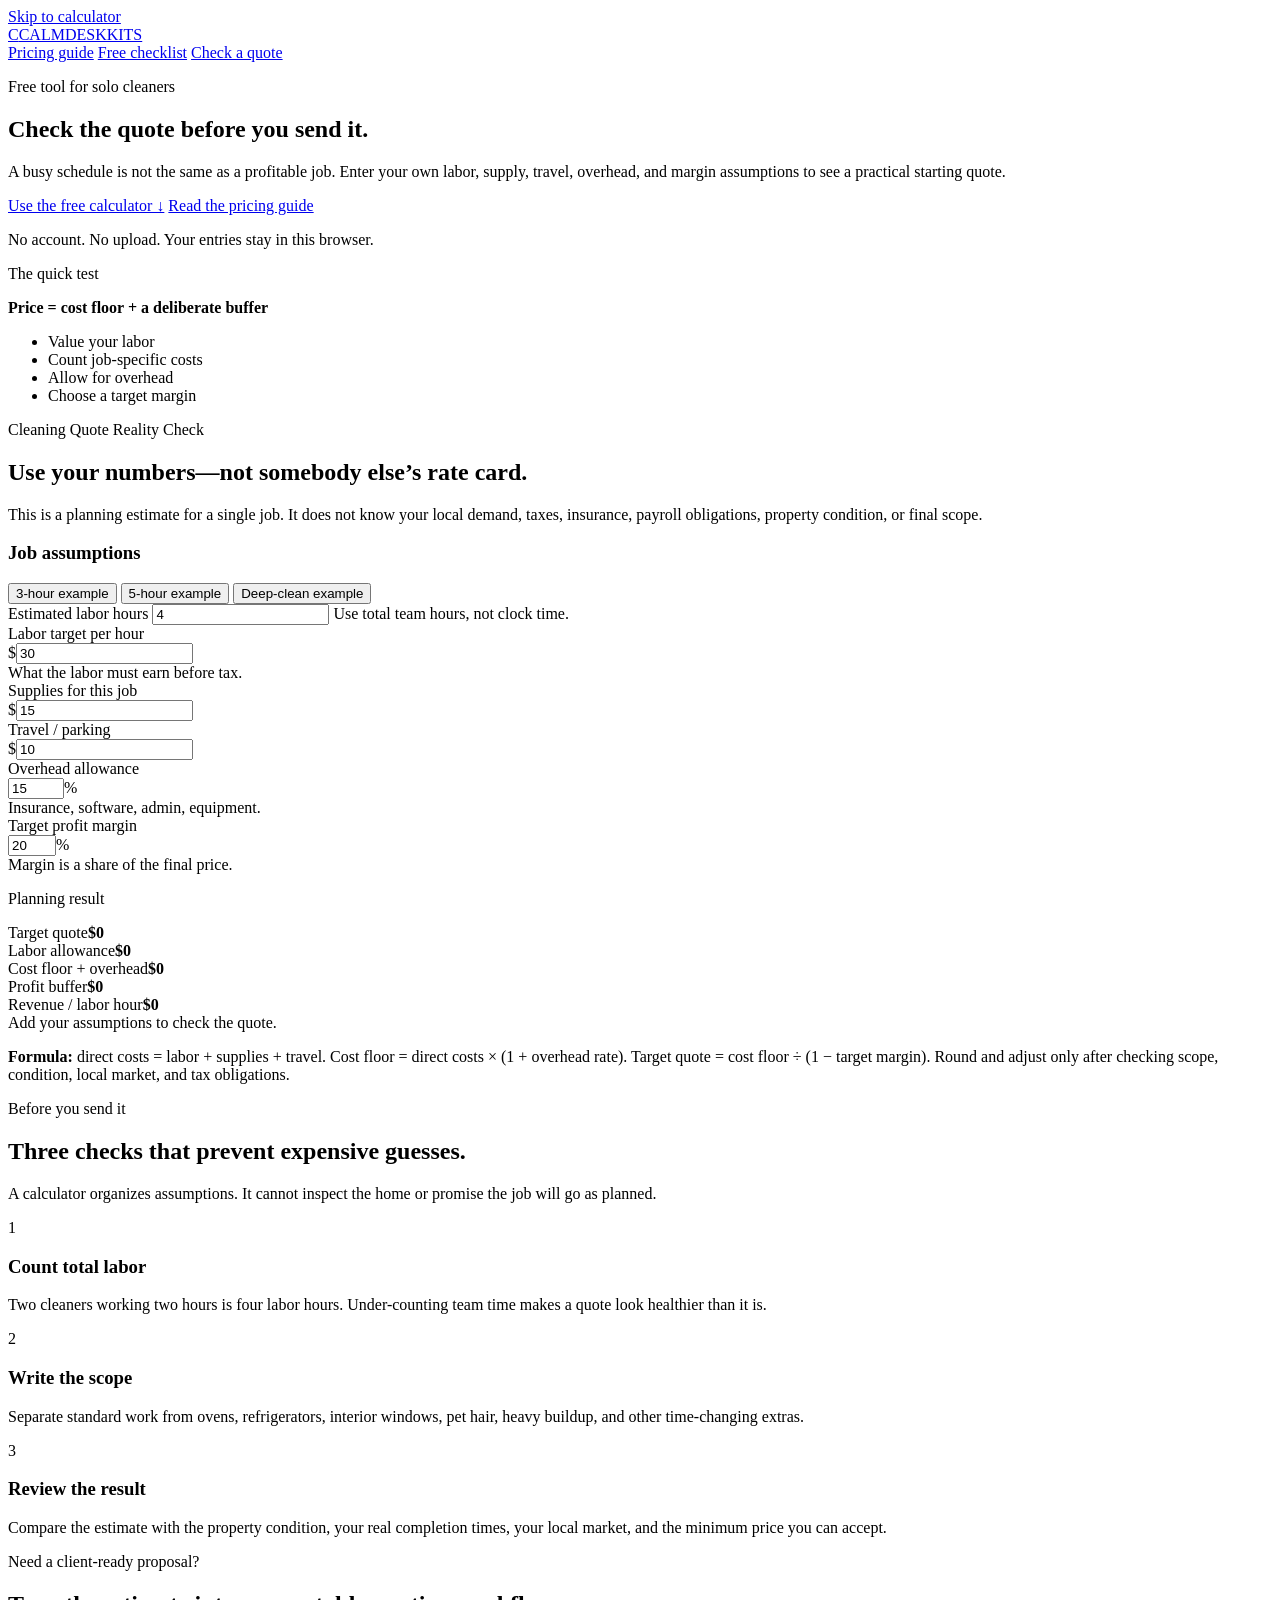
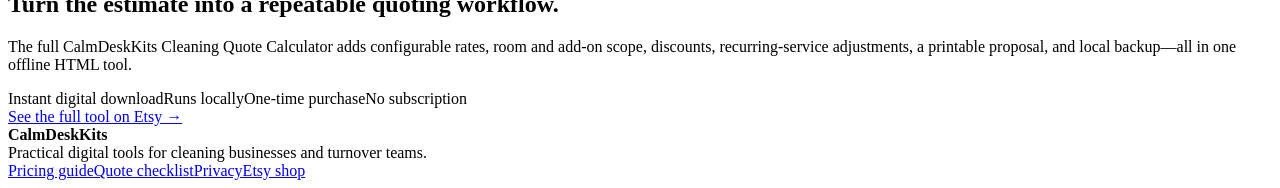
==== index.html @ a5b8bdca "Launch free cleaning quote tool" ====
<!doctype html>
<html lang="en">
<head>
  <meta charset="utf-8">
  <meta name="viewport" content="width=device-width, initial-scale=1">
  <meta http-equiv="Content-Security-Policy" content="default-src 'self'; script-src 'self'; style-src 'self'; img-src 'self' data:; connect-src 'none'; font-src 'none'; object-src 'none'; base-uri 'self'; form-action 'none'; upgrade-insecure-requests">
  <meta name="description" content="Free cleaning quote reality check for solo house cleaners. Estimate labor, supplies, travel, overhead, and a target profit margin in your browser.">
  <meta name="robots" content="index,follow,max-image-preview:large">
  <meta property="og:title" content="Free Cleaning Quote Reality Check | CalmDeskKits">
  <meta property="og:description" content="Check the numbers behind a residential cleaning quote before you send it.">
  <meta property="og:type" content="website">
  <meta property="og:url" content="https://jz77a.github.io/calmdesk-cleaning-tools/">
  <meta name="theme-color" content="#ddff43">
  <title>Free Cleaning Quote Reality Check | CalmDeskKits</title>
  <link rel="canonical" href="https://jz77a.github.io/calmdesk-cleaning-tools/">
  <link rel="stylesheet" href="styles.css">
  <script type="application/ld+json">
  {
    "@context": "https://schema.org",
    "@type": "WebApplication",
    "name": "Cleaning Quote Reality Check",
    "applicationCategory": "BusinessApplication",
    "operatingSystem": "Any modern browser",
    "offers": { "@type": "Offer", "price": "0", "priceCurrency": "USD" },
    "description": "A free browser-based estimator for labor, supplies, travel, overhead, and target profit margin on residential cleaning jobs."
  }
  </script>
</head>
<body>
  <a class="skip-link" href="#calculator">Skip to calculator</a>
  <header class="site-header">
    <nav class="nav" aria-label="Primary navigation">
      <a class="brand" href="index.html"><span class="brand-mark">C</span><span>CALMDESKKITS</span></a>
      <div class="nav-links">
        <a href="how-to-price-house-cleaning.html">Pricing guide</a>
        <a href="cleaning-quote-checklist.html">Free checklist</a>
        <a class="button primary nav-cta" href="#calculator">Check a quote</a>
      </div>
    </nav>
  </header>

  <main>
    <section class="hero">
      <div class="wrap hero-grid">
        <div>
          <p class="kicker">Free tool for solo cleaners</p>
          <h1>Check the quote before you send it.</h1>
          <p class="lede">A busy schedule is not the same as a profitable job. Enter your own labor, supply, travel, overhead, and margin assumptions to see a practical starting quote.</p>
          <div class="hero-actions">
            <a class="button primary" href="#calculator">Use the free calculator ↓</a>
            <a class="button" href="how-to-price-house-cleaning.html">Read the pricing guide</a>
          </div>
          <p class="microcopy">No account. No upload. Your entries stay in this browser.</p>
        </div>
        <aside class="hero-note" aria-label="What this tool checks">
          <p class="kicker">The quick test</p>
          <strong>Price = cost floor + a deliberate buffer</strong>
          <ul>
            <li>Value your labor</li>
            <li>Count job-specific costs</li>
            <li>Allow for overhead</li>
            <li>Choose a target margin</li>
          </ul>
        </aside>
      </div>
    </section>

    <section class="section" id="calculator">
      <div class="wrap">
        <div class="section-head">
          <div><p class="kicker">Cleaning Quote Reality Check</p><h2>Use your numbers—not somebody else’s rate card.</h2></div>
          <p>This is a planning estimate for a single job. It does not know your local demand, taxes, insurance, payroll obligations, property condition, or final scope.</p>
        </div>

        <div class="calculator">
          <div class="calculator-grid">
            <div class="calc-inputs">
              <h3>Job assumptions</h3>
              <div class="preset-row" aria-label="Example presets">
                <button class="preset" type="button" data-preset='{"hours":3,"laborRate":30,"supplies":12,"travel":10,"overhead":15,"margin":20}'>3-hour example</button>
                <button class="preset" type="button" data-preset='{"hours":5,"laborRate":32,"supplies":20,"travel":15,"overhead":18,"margin":25}'>5-hour example</button>
                <button class="preset" type="button" data-preset='{"hours":8,"laborRate":35,"supplies":35,"travel":20,"overhead":20,"margin":25}'>Deep-clean example</button>
              </div>
              <div class="field-grid">
                <div class="field">
                  <label for="hours">Estimated labor hours</label>
                  <input id="hours" data-quote-input type="number" min="0" step="0.25" value="4">
                  <span class="input-help">Use total team hours, not clock time.</span>
                </div>
                <div class="field">
                  <label for="laborRate">Labor target per hour</label>
                  <div class="input-wrap"><span>$</span><input id="laborRate" data-quote-input type="number" min="0" step="1" value="30"></div>
                  <span class="input-help">What the labor must earn before tax.</span>
                </div>
                <div class="field">
                  <label for="supplies">Supplies for this job</label>
                  <div class="input-wrap"><span>$</span><input id="supplies" data-quote-input type="number" min="0" step="1" value="15"></div>
                </div>
                <div class="field">
                  <label for="travel">Travel / parking</label>
                  <div class="input-wrap"><span>$</span><input id="travel" data-quote-input type="number" min="0" step="1" value="10"></div>
                </div>
                <div class="field">
                  <label for="overhead">Overhead allowance</label>
                  <div class="input-wrap suffix"><input id="overhead" data-quote-input type="number" min="0" max="100" step="1" value="15"><span>%</span></div>
                  <span class="input-help">Insurance, software, admin, equipment.</span>
                </div>
                <div class="field">
                  <label for="margin">Target profit margin</label>
                  <div class="input-wrap suffix"><input id="margin" data-quote-input type="number" min="0" max="80" step="1" value="20"><span>%</span></div>
                  <span class="input-help">Margin is a share of the final price.</span>
                </div>
              </div>
            </div>

            <div class="calc-results" aria-live="polite">
              <p class="kicker">Planning result</p>
              <div class="result-hero"><span>Target quote</span><strong id="targetQuote">$0</strong></div>
              <div class="result-grid">
                <div class="result-card"><span>Labor allowance</span><strong id="laborCost">$0</strong></div>
                <div class="result-card"><span>Cost floor + overhead</span><strong id="costFloor">$0</strong></div>
                <div class="result-card"><span>Profit buffer</span><strong id="profitBuffer">$0</strong></div>
                <div class="result-card"><span>Revenue / labor hour</span><strong id="revenuePerHour">$0</strong></div>
              </div>
              <div class="health" id="health">Add your assumptions to check the quote.</div>
              <p class="formula"><strong>Formula:</strong> direct costs = labor + supplies + travel. Cost floor = direct costs × (1 + overhead rate). Target quote = cost floor ÷ (1 − target margin). Round and adjust only after checking scope, condition, local market, and tax obligations.</p>
            </div>
          </div>
        </div>
      </div>
    </section>

    <section class="section dark">
      <div class="wrap">
        <div class="section-head">
          <div><p class="kicker">Before you send it</p><h2>Three checks that prevent expensive guesses.</h2></div>
          <p>A calculator organizes assumptions. It cannot inspect the home or promise the job will go as planned.</p>
        </div>
        <div class="cards">
          <article class="card"><span class="number">1</span><h3>Count total labor</h3><p>Two cleaners working two hours is four labor hours. Under-counting team time makes a quote look healthier than it is.</p></article>
          <article class="card"><span class="number">2</span><h3>Write the scope</h3><p>Separate standard work from ovens, refrigerators, interior windows, pet hair, heavy buildup, and other time-changing extras.</p></article>
          <article class="card"><span class="number">3</span><h3>Review the result</h3><p>Compare the estimate with the property condition, your real completion times, your local market, and the minimum price you can accept.</p></article>
        </div>
      </div>
    </section>

    <section class="section">
      <div class="wrap upgrade">
        <div>
          <p class="kicker">Need a client-ready proposal?</p>
          <h2>Turn the estimate into a repeatable quoting workflow.</h2>
          <p>The full CalmDeskKits Cleaning Quote Calculator adds configurable rates, room and add-on scope, discounts, recurring-service adjustments, a printable proposal, and local backup—all in one offline HTML tool.</p>
          <div class="trust-row"><span class="trust-chip">Instant digital download</span><span class="trust-chip">Runs locally</span><span class="trust-chip">One-time purchase</span><span class="trust-chip">No subscription</span></div>
        </div>
        <a class="button dark" href="https://www.etsy.com/listing/4567302980/cleaning-quote-calculator-client?utm_source=calmdesk_free_tool&amp;utm_medium=website&amp;utm_campaign=quote_reality_check" target="_blank" rel="noopener noreferrer">See the full tool on Etsy →</a>
      </div>
    </section>
  </main>

  <footer class="site-footer">
    <div class="wrap footer-grid">
      <div><strong>CalmDeskKits</strong><div class="microcopy">Practical digital tools for cleaning businesses and turnover teams.</div></div>
      <div class="footer-links"><a href="how-to-price-house-cleaning.html">Pricing guide</a><a href="cleaning-quote-checklist.html">Quote checklist</a><a href="privacy.html">Privacy</a><a href="https://www.etsy.com/shop/CalmDeskKits" target="_blank" rel="noopener noreferrer">Etsy shop</a></div>
    </div>
  </footer>
  <script src="app.js" defer></script>
</body>
</html>
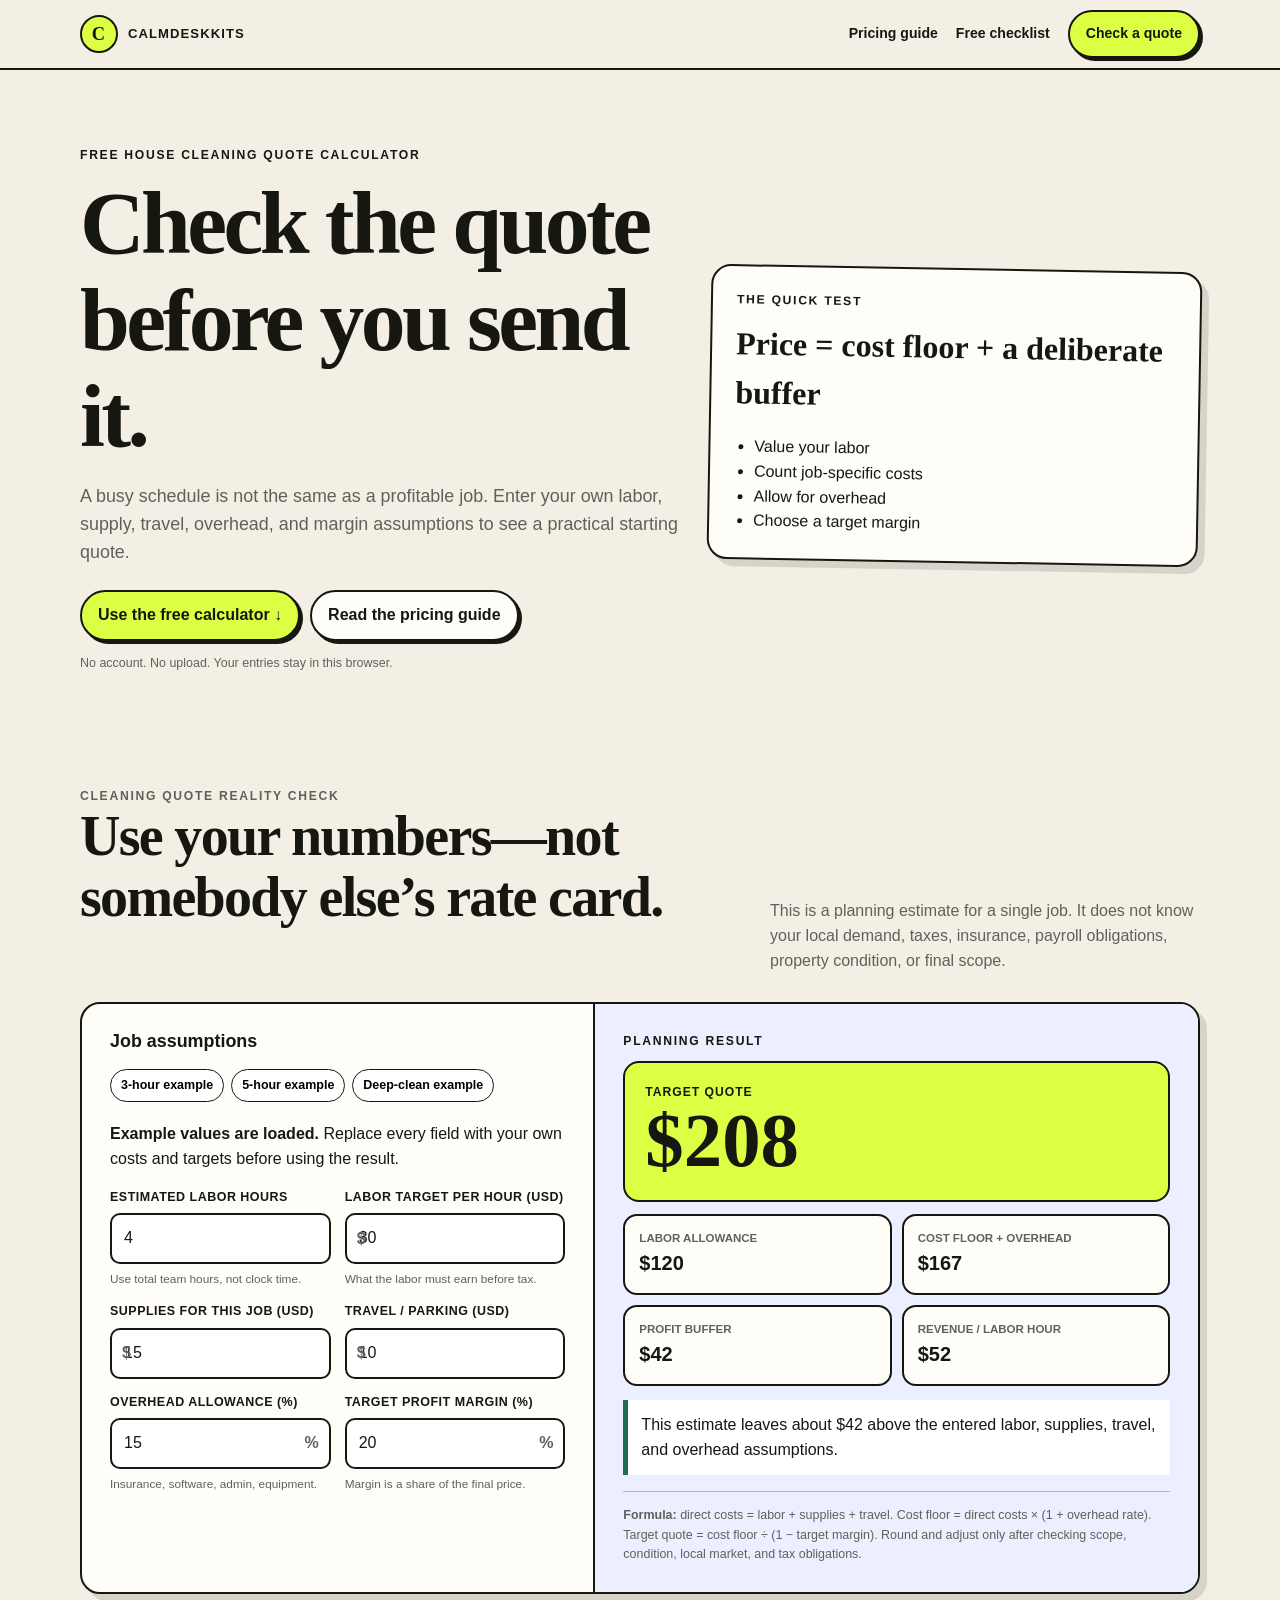
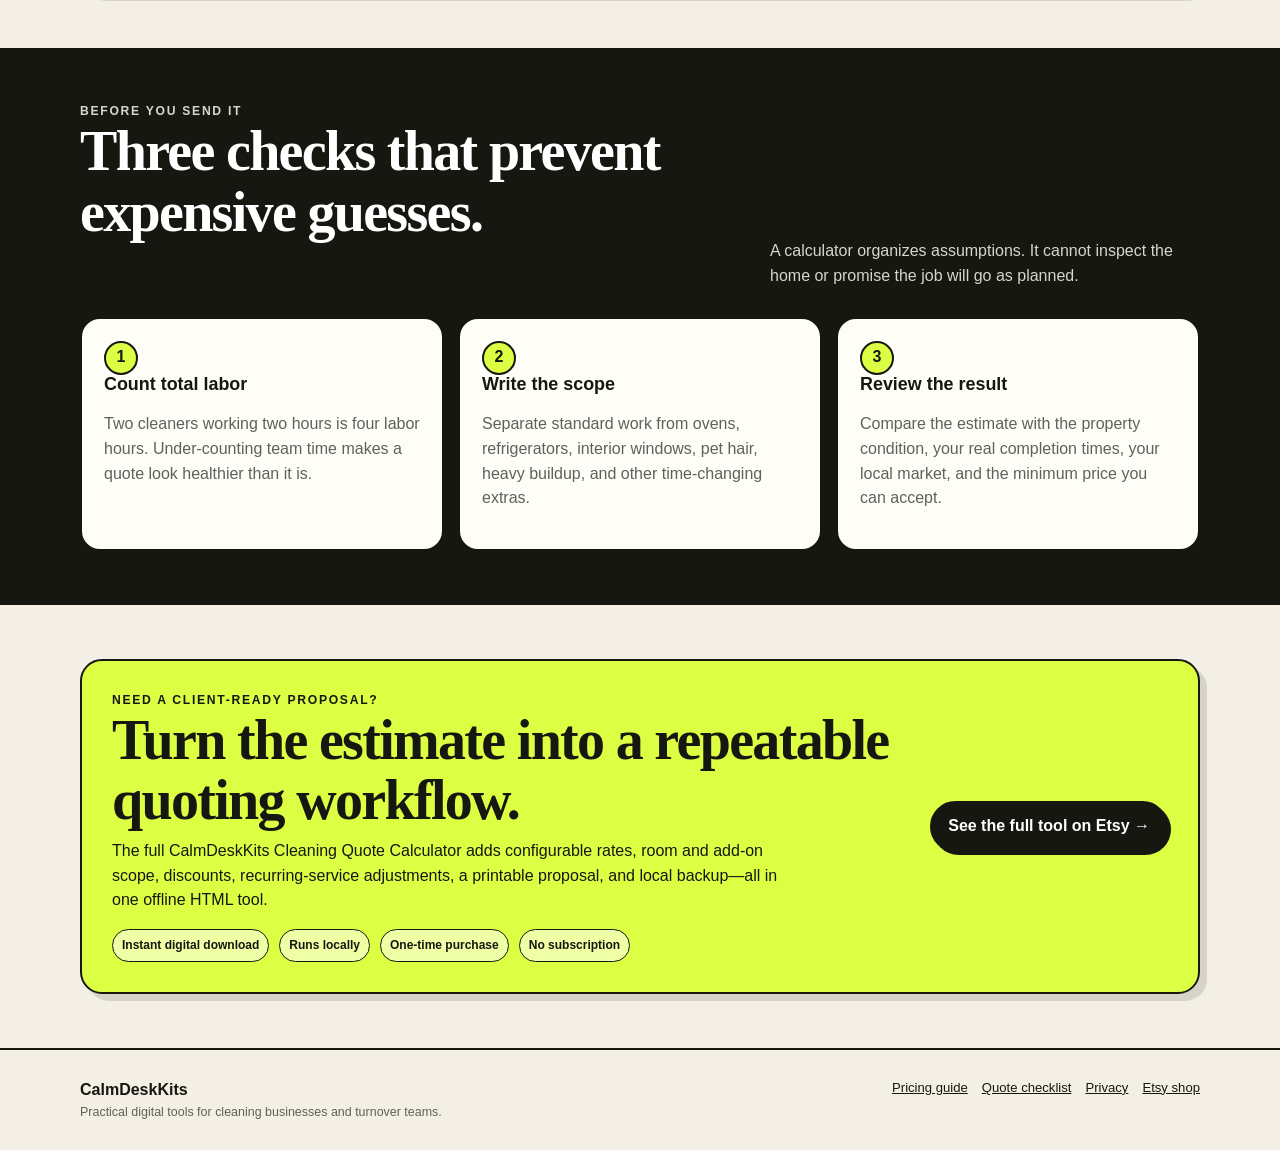
==== commit beb0f965: "Improve clarity and release QA for index.html" ====
--- a/index.html
+++ b/index.html
@@ -6,12 +6,17 @@
   <meta http-equiv="Content-Security-Policy" content="default-src 'self'; script-src 'self'; style-src 'self'; img-src 'self' data:; connect-src 'none'; font-src 'none'; object-src 'none'; base-uri 'self'; form-action 'none'; upgrade-insecure-requests">
   <meta name="description" content="Free cleaning quote reality check for solo house cleaners. Estimate labor, supplies, travel, overhead, and a target profit margin in your browser.">
   <meta name="robots" content="index,follow,max-image-preview:large">
-  <meta property="og:title" content="Free Cleaning Quote Reality Check | CalmDeskKits">
+  <meta property="og:title" content="Free House Cleaning Quote Calculator | CalmDeskKits">
   <meta property="og:description" content="Check the numbers behind a residential cleaning quote before you send it.">
   <meta property="og:type" content="website">
   <meta property="og:url" content="https://jz77a.github.io/calmdesk-cleaning-tools/">
+  <meta property="og:image" content="https://jz77a.github.io/calmdesk-cleaning-tools/calmdesk-quote-tutorial-thumbnail.png">
+  <meta property="og:image:width" content="1280">
+  <meta property="og:image:height" content="720">
+  <meta property="og:image:alt" content="CalmDeskKits house cleaning quote tutorial showing the offline quote calculator">
+  <meta name="twitter:card" content="summary_large_image">
   <meta name="theme-color" content="#ddff43">
-  <title>Free Cleaning Quote Reality Check | CalmDeskKits</title>
+  <title>Free House Cleaning Quote Calculator | CalmDeskKits</title>
   <link rel="canonical" href="https://jz77a.github.io/calmdesk-cleaning-tools/">
   <link rel="stylesheet" href="styles.css">
   <script type="application/ld+json">
@@ -43,7 +48,7 @@
     <section class="hero">
       <div class="wrap hero-grid">
         <div>
-          <p class="kicker">Free tool for solo cleaners</p>
+          <p class="kicker">Free house cleaning quote calculator</p>
           <h1>Check the quote before you send it.</h1>
           <p class="lede">A busy schedule is not the same as a profitable job. Enter your own labor, supply, travel, overhead, and margin assumptions to see a practical starting quote.</p>
           <div class="hero-actions">
@@ -81,41 +86,42 @@
                 <button class="preset" type="button" data-preset='{"hours":5,"laborRate":32,"supplies":20,"travel":15,"overhead":18,"margin":25}'>5-hour example</button>
                 <button class="preset" type="button" data-preset='{"hours":8,"laborRate":35,"supplies":35,"travel":20,"overhead":20,"margin":25}'>Deep-clean example</button>
               </div>
+              <p class="example-note"><strong>Example values are loaded.</strong> Replace every field with your own costs and targets before using the result.</p>
               <div class="field-grid">
                 <div class="field">
                   <label for="hours">Estimated labor hours</label>
-                  <input id="hours" data-quote-input type="number" min="0" step="0.25" value="4">
-                  <span class="input-help">Use total team hours, not clock time.</span>
+                  <input id="hours" data-quote-input type="number" min="0" step="0.25" value="4" aria-describedby="hours-help">
+                  <span class="input-help" id="hours-help">Use total team hours, not clock time.</span>
                 </div>
                 <div class="field">
-                  <label for="laborRate">Labor target per hour</label>
-                  <div class="input-wrap"><span>$</span><input id="laborRate" data-quote-input type="number" min="0" step="1" value="30"></div>
-                  <span class="input-help">What the labor must earn before tax.</span>
+                  <label for="laborRate">Labor target per hour (USD)</label>
+                  <div class="input-wrap"><span aria-hidden="true">$</span><input id="laborRate" data-quote-input type="number" min="0" step="1" value="30" aria-describedby="labor-rate-help"></div>
+                  <span class="input-help" id="labor-rate-help">What the labor must earn before tax.</span>
                 </div>
                 <div class="field">
-                  <label for="supplies">Supplies for this job</label>
-                  <div class="input-wrap"><span>$</span><input id="supplies" data-quote-input type="number" min="0" step="1" value="15"></div>
+                  <label for="supplies">Supplies for this job (USD)</label>
+                  <div class="input-wrap"><span aria-hidden="true">$</span><input id="supplies" data-quote-input type="number" min="0" step="1" value="15"></div>
                 </div>
                 <div class="field">
-                  <label for="travel">Travel / parking</label>
-                  <div class="input-wrap"><span>$</span><input id="travel" data-quote-input type="number" min="0" step="1" value="10"></div>
+                  <label for="travel">Travel / parking (USD)</label>
+                  <div class="input-wrap"><span aria-hidden="true">$</span><input id="travel" data-quote-input type="number" min="0" step="1" value="10"></div>
                 </div>
                 <div class="field">
-                  <label for="overhead">Overhead allowance</label>
-                  <div class="input-wrap suffix"><input id="overhead" data-quote-input type="number" min="0" max="100" step="1" value="15"><span>%</span></div>
-                  <span class="input-help">Insurance, software, admin, equipment.</span>
+                  <label for="overhead">Overhead allowance (%)</label>
+                  <div class="input-wrap suffix"><input id="overhead" data-quote-input type="number" min="0" max="100" step="1" value="15" aria-describedby="overhead-help"><span aria-hidden="true">%</span></div>
+                  <span class="input-help" id="overhead-help">Insurance, software, admin, equipment.</span>
                 </div>
                 <div class="field">
-                  <label for="margin">Target profit margin</label>
-                  <div class="input-wrap suffix"><input id="margin" data-quote-input type="number" min="0" max="80" step="1" value="20"><span>%</span></div>
-                  <span class="input-help">Margin is a share of the final price.</span>
+                  <label for="margin">Target profit margin (%)</label>
+                  <div class="input-wrap suffix"><input id="margin" data-quote-input type="number" min="0" max="80" step="1" value="20" aria-describedby="margin-help"><span aria-hidden="true">%</span></div>
+                  <span class="input-help" id="margin-help">Margin is a share of the final price.</span>
                 </div>
               </div>
             </div>
 
-            <div class="calc-results" aria-live="polite">
+            <div class="calc-results">
               <p class="kicker">Planning result</p>
-              <div class="result-hero"><span>Target quote</span><strong id="targetQuote">$0</strong></div>
+              <div class="result-hero" aria-live="polite" aria-atomic="true"><span>Target quote</span><strong id="targetQuote">$0.00</strong></div>
               <div class="result-grid">
                 <div class="result-card"><span>Labor allowance</span><strong id="laborCost">$0</strong></div>
                 <div class="result-card"><span>Cost floor + overhead</span><strong id="costFloor">$0</strong></div>
--- a/styles.css
+++ b/styles.css
@@ -0,0 +1,232 @@
+:root {
+  --ink: #171711;
+  --muted: #5f625b;
+  --paper: #fffdf7;
+  --cream: #f3efe4;
+  --lime: #ddff43;
+  --orange: #ff6038;
+  --blue: #5b73ff;
+  --line: #d6d1c5;
+  --green: #1f6e4d;
+  --red: #a63b32;
+  --shadow: 7px 7px 0 rgba(23, 23, 17, 0.13);
+}
+
+* { box-sizing: border-box; }
+html { scroll-behavior: smooth; }
+body {
+  margin: 0;
+  background: var(--cream);
+  color: var(--ink);
+  font-family: Arial, Helvetica, sans-serif;
+  line-height: 1.55;
+}
+a { color: inherit; }
+button, input { font: inherit; }
+button, .button { cursor: pointer; }
+:focus-visible { outline: 3px solid var(--blue); outline-offset: 3px; }
+
+.skip-link {
+  position: absolute;
+  left: -9999px;
+  top: 8px;
+  z-index: 100;
+  padding: 10px 14px;
+  background: white;
+  border: 2px solid var(--ink);
+}
+.skip-link:focus { left: 8px; }
+
+.site-header {
+  position: sticky;
+  top: 0;
+  z-index: 20;
+  border-bottom: 2px solid var(--ink);
+  background: rgba(243, 239, 228, 0.96);
+  backdrop-filter: blur(10px);
+}
+.nav {
+  width: min(1120px, calc(100% - 32px));
+  margin: 0 auto;
+  min-height: 68px;
+  display: flex;
+  align-items: center;
+  justify-content: space-between;
+  gap: 18px;
+}
+.brand {
+  display: inline-flex;
+  align-items: center;
+  gap: 10px;
+  text-decoration: none;
+  font-weight: 900;
+  letter-spacing: 0.08em;
+  font-size: 0.82rem;
+}
+.brand-mark {
+  width: 38px;
+  height: 38px;
+  display: grid;
+  place-items: center;
+  border: 2px solid var(--ink);
+  border-radius: 50%;
+  background: var(--lime);
+  font-family: Georgia, "Times New Roman", serif;
+  font-size: 1.15rem;
+}
+.nav-links { display: flex; align-items: center; gap: 18px; }
+.nav-links a { font-size: 0.88rem; font-weight: 800; text-decoration: none; }
+.nav-links a:hover { text-decoration: underline; text-underline-offset: 4px; }
+
+.wrap { width: min(1120px, calc(100% - 32px)); margin: 0 auto; }
+.hero { padding: 76px 0 48px; }
+.hero-grid { display: grid; grid-template-columns: 1.1fr 0.9fr; gap: 28px; align-items: center; }
+.hero-grid > *, .section-head > *, .calculator-grid > *, .upgrade > * { min-width: 0; }
+.kicker {
+  margin: 0 0 10px;
+  font-size: 0.76rem;
+  font-weight: 900;
+  letter-spacing: 0.14em;
+  text-transform: uppercase;
+}
+h1, h2, h3 { margin-top: 0; line-height: 1.08; }
+h1, h2 { font-family: Georgia, "Times New Roman", serif; }
+h1 { margin-bottom: 18px; font-size: clamp(2.7rem, 7vw, 5.8rem); letter-spacing: -0.04em; }
+h2 { font-size: clamp(2rem, 4.5vw, 3.5rem); letter-spacing: -0.03em; }
+h3 { font-size: 1.12rem; }
+.lede { max-width: 650px; color: var(--muted); font-size: 1.12rem; }
+.microcopy { color: var(--muted); font-size: 0.78rem; }
+.hero-actions { display: flex; flex-wrap: wrap; gap: 10px; margin-top: 24px; }
+.button {
+  display: inline-flex;
+  align-items: center;
+  justify-content: center;
+  gap: 8px;
+  padding: 11px 16px;
+  border: 2px solid var(--ink);
+  border-radius: 999px;
+  background: var(--paper);
+  color: var(--ink);
+  box-shadow: 3px 3px 0 var(--ink);
+  font-weight: 900;
+  text-decoration: none;
+}
+.button:hover { transform: translate(1px, 1px); box-shadow: 2px 2px 0 var(--ink); }
+.button.primary { background: var(--lime); }
+.button.dark { background: var(--ink); color: white; }
+
+.hero-note, .card, .calculator, .result-card, .article-shell {
+  border: 2px solid var(--ink);
+  border-radius: 20px;
+  background: var(--paper);
+  box-shadow: var(--shadow);
+}
+.hero-note { padding: 24px; transform: rotate(1deg); }
+.hero-note strong { display: block; font-family: Georgia, "Times New Roman", serif; font-size: 2rem; }
+.hero-note ul { margin: 16px 0 0; padding-left: 20px; }
+
+.section { padding: 54px 0; }
+.section.dark { background: var(--ink); color: white; }
+.section.orange { background: var(--orange); }
+.section-head { display: grid; grid-template-columns: 1fr minmax(260px, 430px); gap: 28px; align-items: end; margin-bottom: 28px; }
+.section-head p { margin: 0; color: var(--muted); }
+.dark .section-head p { color: #d7d5ce; }
+
+.calculator { overflow: hidden; }
+.calculator-grid { display: grid; grid-template-columns: 0.92fr 1.08fr; }
+.calc-inputs { padding: 28px; border-right: 2px solid var(--ink); }
+.calc-results { padding: 28px; background: #ecefff; }
+.field-grid { display: grid; grid-template-columns: repeat(2, minmax(0, 1fr)); gap: 14px; }
+.field { display: grid; gap: 6px; }
+.field.full { grid-column: 1 / -1; }
+.field label { font-size: 0.78rem; font-weight: 900; letter-spacing: 0.04em; text-transform: uppercase; }
+.input-wrap { position: relative; }
+.input-wrap span { position: absolute; left: 12px; top: 50%; transform: translateY(-50%); color: var(--muted); font-weight: 800; }
+.input-wrap input { padding-left: 29px; }
+.input-wrap.suffix input { padding-left: 12px; padding-right: 35px; }
+.input-wrap.suffix span { left: auto; right: 12px; }
+input[type="number"] {
+  width: 100%;
+  padding: 11px 12px;
+  border: 2px solid var(--ink);
+  border-radius: 10px;
+  background: white;
+  color: var(--ink);
+}
+.input-help { color: var(--muted); font-size: 0.74rem; }
+.preset-row { display: flex; flex-wrap: wrap; gap: 7px; margin: 16px 0 20px; }
+.preset {
+  padding: 6px 10px;
+  border: 1.5px solid var(--ink);
+  border-radius: 999px;
+  background: white;
+  font-weight: 800;
+  font-size: 0.78rem;
+}
+.preset:hover { background: var(--lime); }
+.result-hero { padding: 20px; border: 2px solid var(--ink); border-radius: 16px; background: var(--lime); }
+.result-hero span { display: block; font-size: 0.76rem; font-weight: 900; letter-spacing: 0.08em; text-transform: uppercase; }
+.result-hero strong { display: block; margin-top: 2px; font-family: Georgia, "Times New Roman", serif; font-size: clamp(2.4rem, 7vw, 4.8rem); line-height: 1; }
+.result-grid { display: grid; grid-template-columns: repeat(2, minmax(0, 1fr)); gap: 10px; margin-top: 12px; }
+.result-card { padding: 14px; box-shadow: none; border-radius: 14px; }
+.result-card span { display: block; color: var(--muted); font-size: 0.72rem; font-weight: 900; text-transform: uppercase; }
+.result-card strong { font-size: 1.25rem; }
+.health { margin-top: 14px; padding: 13px; border-left: 5px solid var(--green); background: white; }
+.health.caution { border-color: var(--orange); }
+.health.warning { border-color: var(--red); }
+.formula { margin: 16px 0 0; padding-top: 14px; border-top: 1px solid rgba(23, 23, 17, 0.25); color: var(--muted); font-size: 0.78rem; }
+
+.cards { display: grid; grid-template-columns: repeat(3, minmax(0, 1fr)); gap: 14px; }
+.card { padding: 22px; }
+.card .number { display: inline-grid; width: 34px; height: 34px; place-items: center; border: 2px solid var(--ink); border-radius: 50%; background: var(--lime); font-weight: 900; }
+.card p { color: var(--muted); }
+.dark .card { color: var(--ink); }
+
+.upgrade { display: grid; grid-template-columns: 1fr auto; gap: 24px; align-items: center; padding: 30px; border: 2px solid var(--ink); border-radius: 22px; background: var(--lime); box-shadow: var(--shadow); }
+.upgrade h2 { margin-bottom: 8px; }
+.upgrade p { max-width: 690px; margin: 0; }
+.trust-row { display: flex; flex-wrap: wrap; gap: 10px; margin-top: 16px; }
+.trust-chip { padding: 6px 9px; border: 1.5px solid var(--ink); border-radius: 999px; background: rgba(255,255,255,.52); font-size: 0.75rem; font-weight: 800; }
+
+.article { padding: 56px 0 80px; }
+.article-shell { max-width: 860px; margin: 0 auto; padding: clamp(22px, 5vw, 56px); }
+.article-shell h1 { font-size: clamp(2.5rem, 7vw, 5rem); }
+.article-shell h2 { margin-top: 46px; font-size: 2rem; }
+.article-shell h3 { margin-top: 30px; }
+.article-shell p, .article-shell li { color: #3f413d; }
+.article-shell .callout { margin: 28px 0; padding: 18px; border: 2px solid var(--ink); background: var(--lime); color: var(--ink); }
+.formula-box { margin: 24px 0; padding: 20px; border: 2px solid var(--ink); background: #ecefff; font-weight: 800; }
+.checklist { list-style: none; padding: 0; }
+.checklist li { display: flex; gap: 10px; padding: 10px 0; border-bottom: 1px solid var(--line); }
+.checklist li::before { content: "□"; color: var(--ink); font-size: 1.25rem; line-height: 1.2; }
+
+.site-footer { padding: 28px 0; border-top: 2px solid var(--ink); }
+.footer-grid { display: flex; justify-content: space-between; gap: 20px; align-items: flex-start; }
+.footer-links { display: flex; flex-wrap: wrap; gap: 14px; }
+.footer-links a { font-size: 0.82rem; }
+
+@media (max-width: 820px) {
+  .hero-grid, .section-head, .calculator-grid, .upgrade { grid-template-columns: 1fr; }
+  .calc-inputs { border-right: 0; border-bottom: 2px solid var(--ink); }
+  .cards { grid-template-columns: 1fr; }
+  .hero-note { transform: none; }
+  .nav-links a:not(.nav-cta) { display: none; }
+}
+
+@media (max-width: 520px) {
+  .field-grid, .result-grid { grid-template-columns: 1fr; }
+  .field.full { grid-column: auto; }
+  .hero { padding-top: 48px; }
+  .calc-inputs, .calc-results { padding: 20px; }
+  .footer-grid { flex-direction: column; }
+  .brand { letter-spacing: 0.05em; }
+  .nav { gap: 8px; }
+  .nav-cta { padding: 8px 11px; font-size: 0.78rem; box-shadow: 2px 2px 0 var(--ink); }
+}
+
+@media print {
+  .site-header, .site-footer, .hero-actions, .preset-row, .upgrade .button { display: none !important; }
+  body { background: white; }
+  .article { padding: 0; }
+  .article-shell { border: 0; box-shadow: none; max-width: none; padding: 0; }
+}
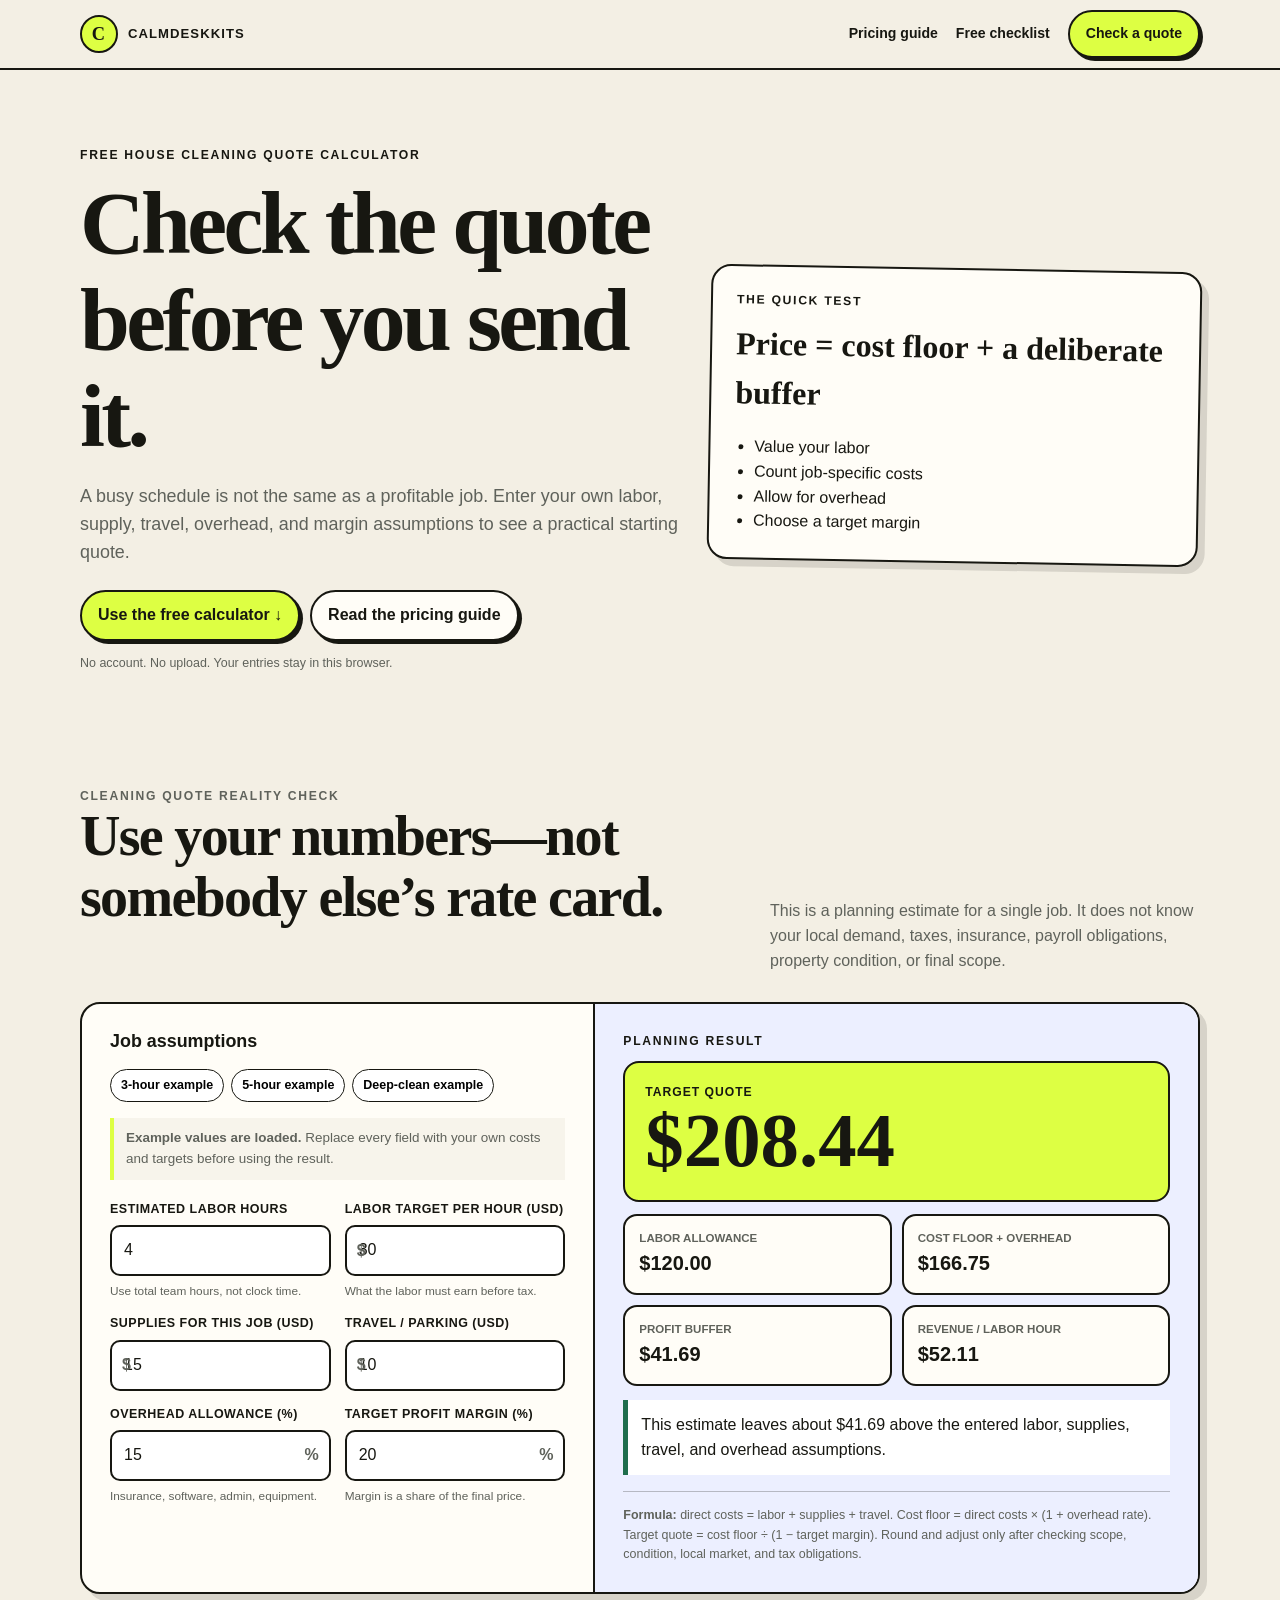
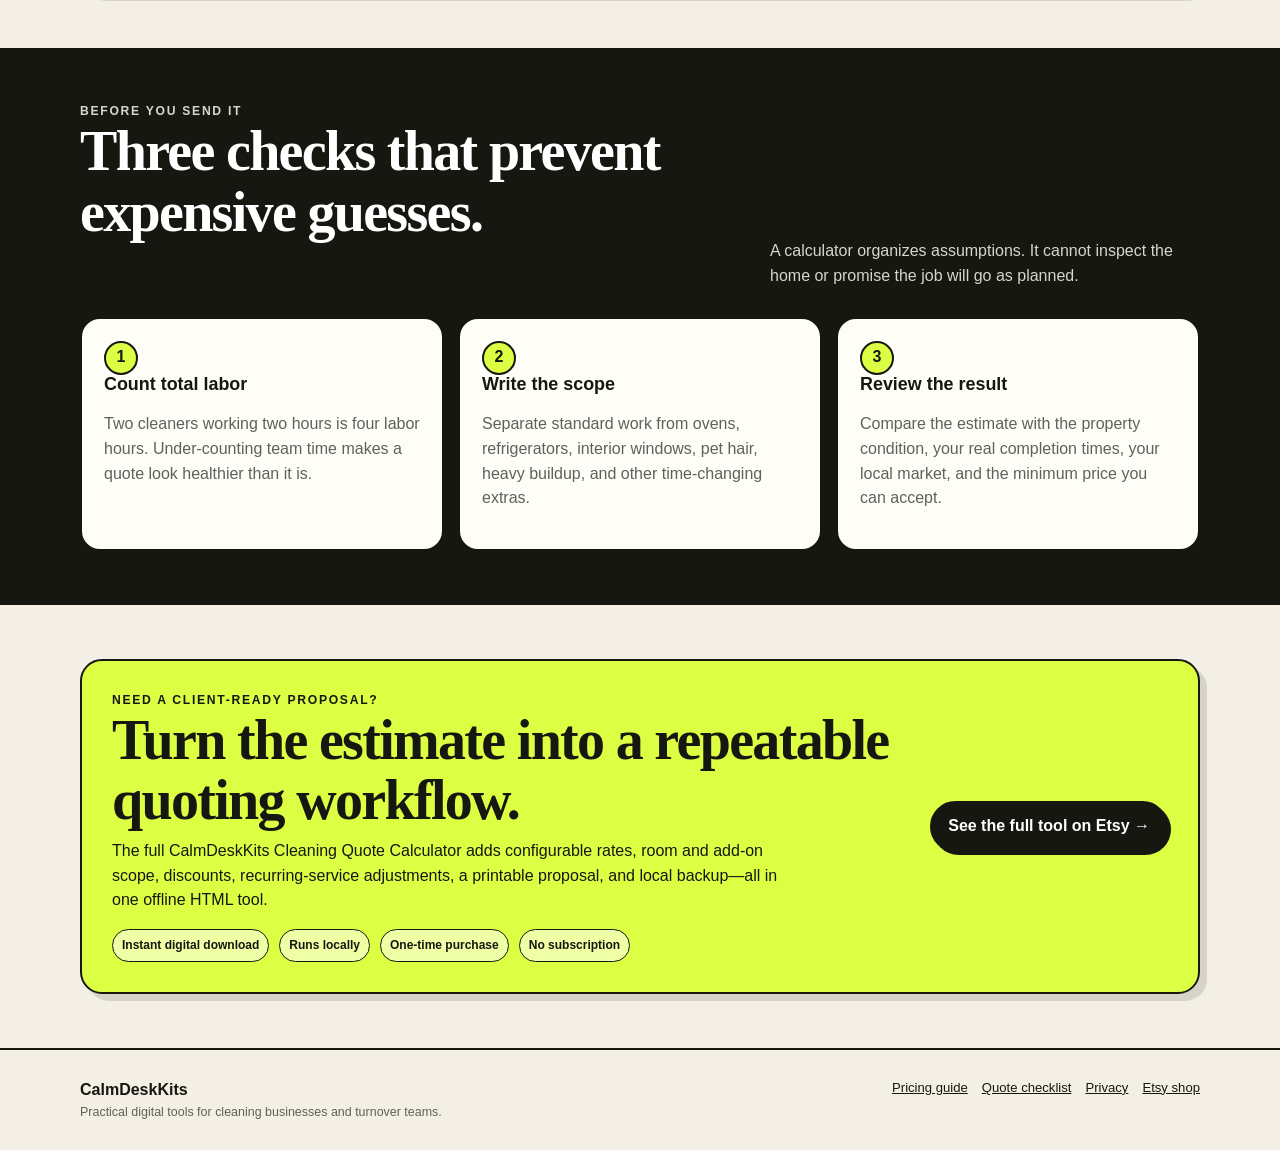
==== commit 6f93d05b: "Verify funnel in Google Search Console" ====
--- a/index.html
+++ b/index.html
@@ -5,6 +5,7 @@
   <meta name="viewport" content="width=device-width, initial-scale=1">
   <meta http-equiv="Content-Security-Policy" content="default-src 'self'; script-src 'self'; style-src 'self'; img-src 'self' data:; connect-src 'none'; font-src 'none'; object-src 'none'; base-uri 'self'; form-action 'none'; upgrade-insecure-requests">
   <meta name="description" content="Free cleaning quote reality check for solo house cleaners. Estimate labor, supplies, travel, overhead, and a target profit margin in your browser.">
+  <meta name="google-site-verification" content="tRmkH-oaUNK0iy8H9butJ49rLIqLyDMt8ncUWcW7Ybs">
   <meta name="robots" content="index,follow,max-image-preview:large">
   <meta property="og:title" content="Free House Cleaning Quote Calculator | CalmDeskKits">
   <meta property="og:description" content="Check the numbers behind a residential cleaning quote before you send it.">
--- a/styles.css
+++ b/styles.css
@@ -155,6 +155,7 @@
 }
 .input-help { color: var(--muted); font-size: 0.74rem; }
 .preset-row { display: flex; flex-wrap: wrap; gap: 7px; margin: 16px 0 20px; }
+.example-note { margin: -4px 0 20px; padding: 10px 12px; border-left: 4px solid var(--lime); background: #f7f4eb; color: var(--muted); font-size: 0.84rem; }
 .preset {
   padding: 6px 10px;
   border: 1.5px solid var(--ink);
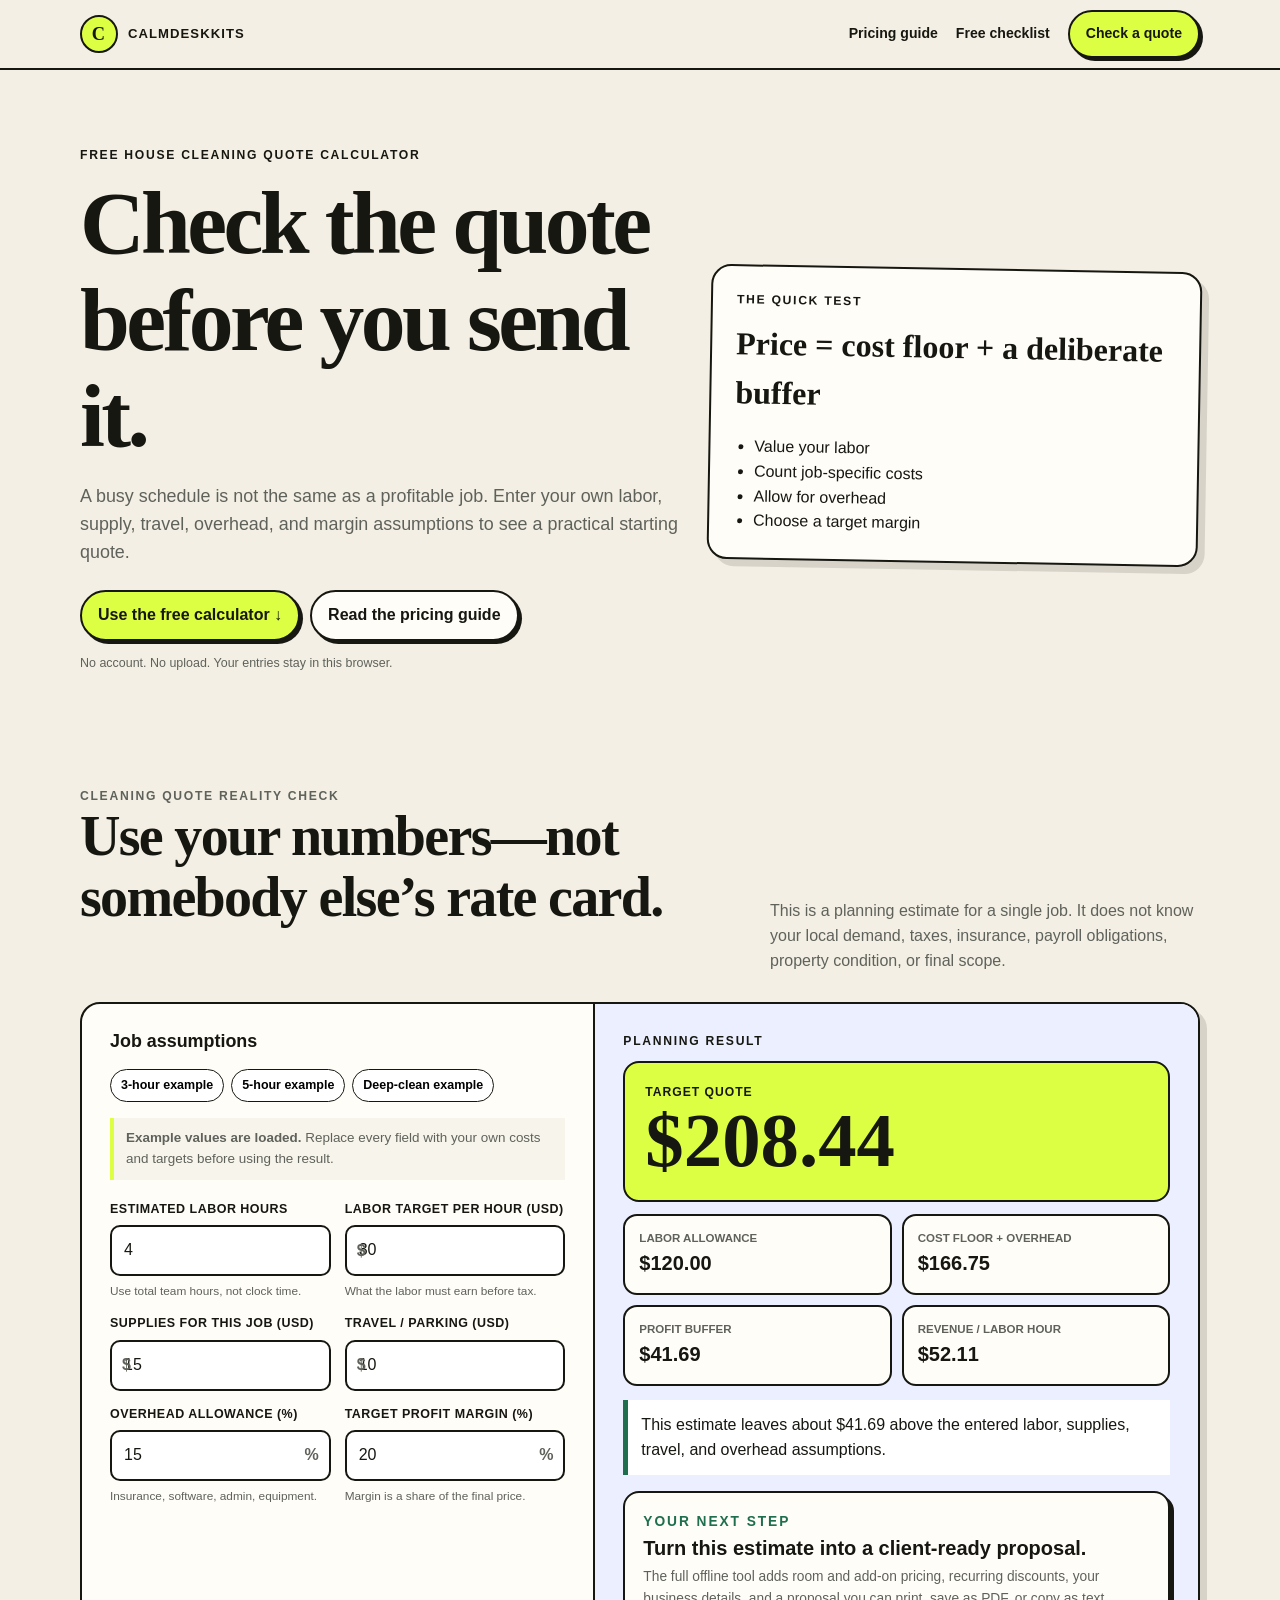
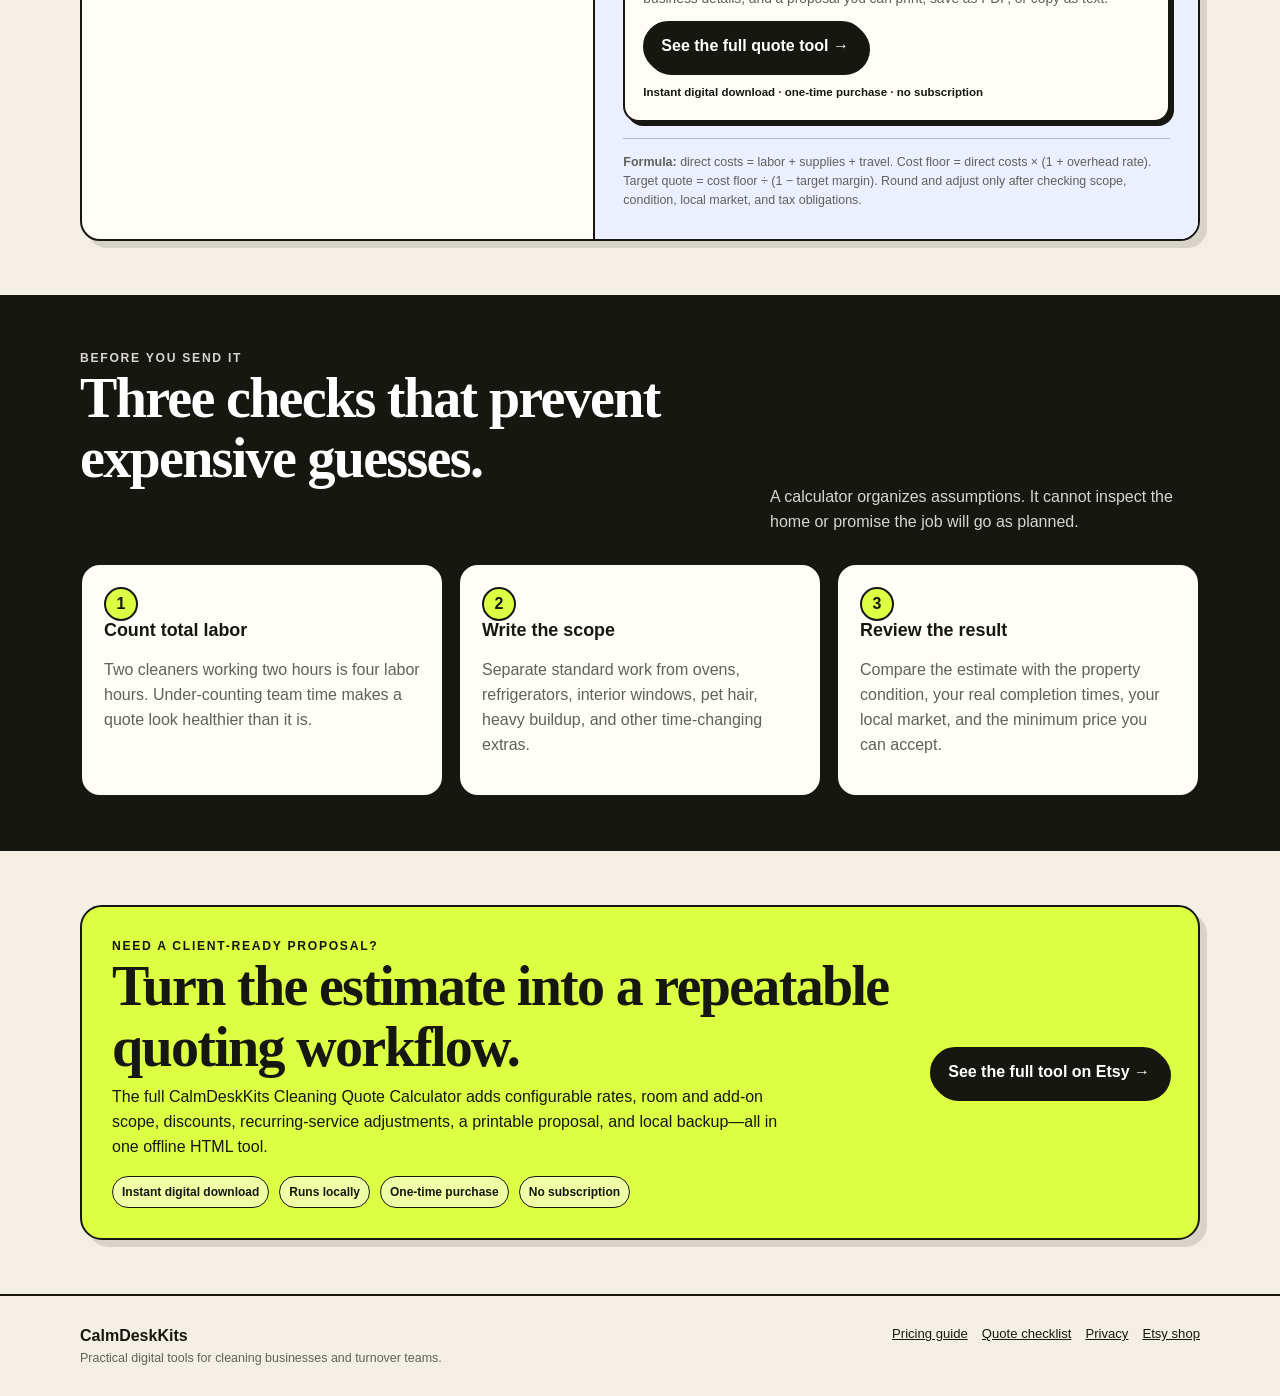
==== commit 46b4d1e5: "Add result-adjacent Etsy upgrade path" ====
--- a/index.html
+++ b/index.html
@@ -130,6 +130,15 @@
                 <div class="result-card"><span>Revenue / labor hour</span><strong id="revenuePerHour">$0</strong></div>
               </div>
               <div class="health" id="health">Add your assumptions to check the quote.</div>
+              <aside class="result-upgrade" aria-label="Upgrade to the full quote workflow">
+                <div>
+                  <p class="kicker">Your next step</p>
+                  <h3>Turn this estimate into a client-ready proposal.</h3>
+                  <p>The full offline tool adds room and add-on pricing, recurring discounts, your business details, and a proposal you can print, save as PDF, or copy as text.</p>
+                </div>
+                <a class="button dark result-cta" href="https://www.etsy.com/listing/4567302980/cleaning-quote-calculator-client?utm_source=calmdesk_free_tool&amp;utm_medium=website&amp;utm_campaign=quote_result_cta" target="_blank" rel="noopener noreferrer">See the full quote tool →</a>
+                <p class="result-upgrade-note">Instant digital download · one-time purchase · no subscription</p>
+              </aside>
               <p class="formula"><strong>Formula:</strong> direct costs = labor + supplies + travel. Cost floor = direct costs × (1 + overhead rate). Target quote = cost floor ÷ (1 − target margin). Round and adjust only after checking scope, condition, local market, and tax obligations.</p>
             </div>
           </div>
--- a/styles.css
+++ b/styles.css
@@ -175,6 +175,21 @@
 .health { margin-top: 14px; padding: 13px; border-left: 5px solid var(--green); background: white; }
 .health.caution { border-color: var(--orange); }
 .health.warning { border-color: var(--red); }
+.result-upgrade {
+  display: grid;
+  gap: 12px;
+  margin-top: 16px;
+  padding: 18px;
+  border: 2px solid var(--ink);
+  border-radius: 16px;
+  background: var(--paper);
+  box-shadow: 4px 4px 0 var(--ink);
+}
+.result-upgrade .kicker { margin-bottom: 5px; color: var(--green); }
+.result-upgrade h3 { margin-bottom: 7px; font-size: 1.25rem; }
+.result-upgrade p { margin: 0; color: var(--muted); font-size: 0.86rem; }
+.result-upgrade .result-cta { justify-self: start; background: var(--ink); color: white; }
+.result-upgrade .result-upgrade-note { color: var(--ink); font-size: 0.72rem; font-weight: 800; }
 .formula { margin: 16px 0 0; padding-top: 14px; border-top: 1px solid rgba(23, 23, 17, 0.25); color: var(--muted); font-size: 0.78rem; }
 
 .cards { display: grid; grid-template-columns: repeat(3, minmax(0, 1fr)); gap: 14px; }
@@ -219,6 +234,7 @@
   .field.full { grid-column: auto; }
   .hero { padding-top: 48px; }
   .calc-inputs, .calc-results { padding: 20px; }
+  .result-upgrade .result-cta { justify-self: stretch; width: 100%; }
   .footer-grid { flex-direction: column; }
   .brand { letter-spacing: 0.05em; }
   .nav { gap: 8px; }
